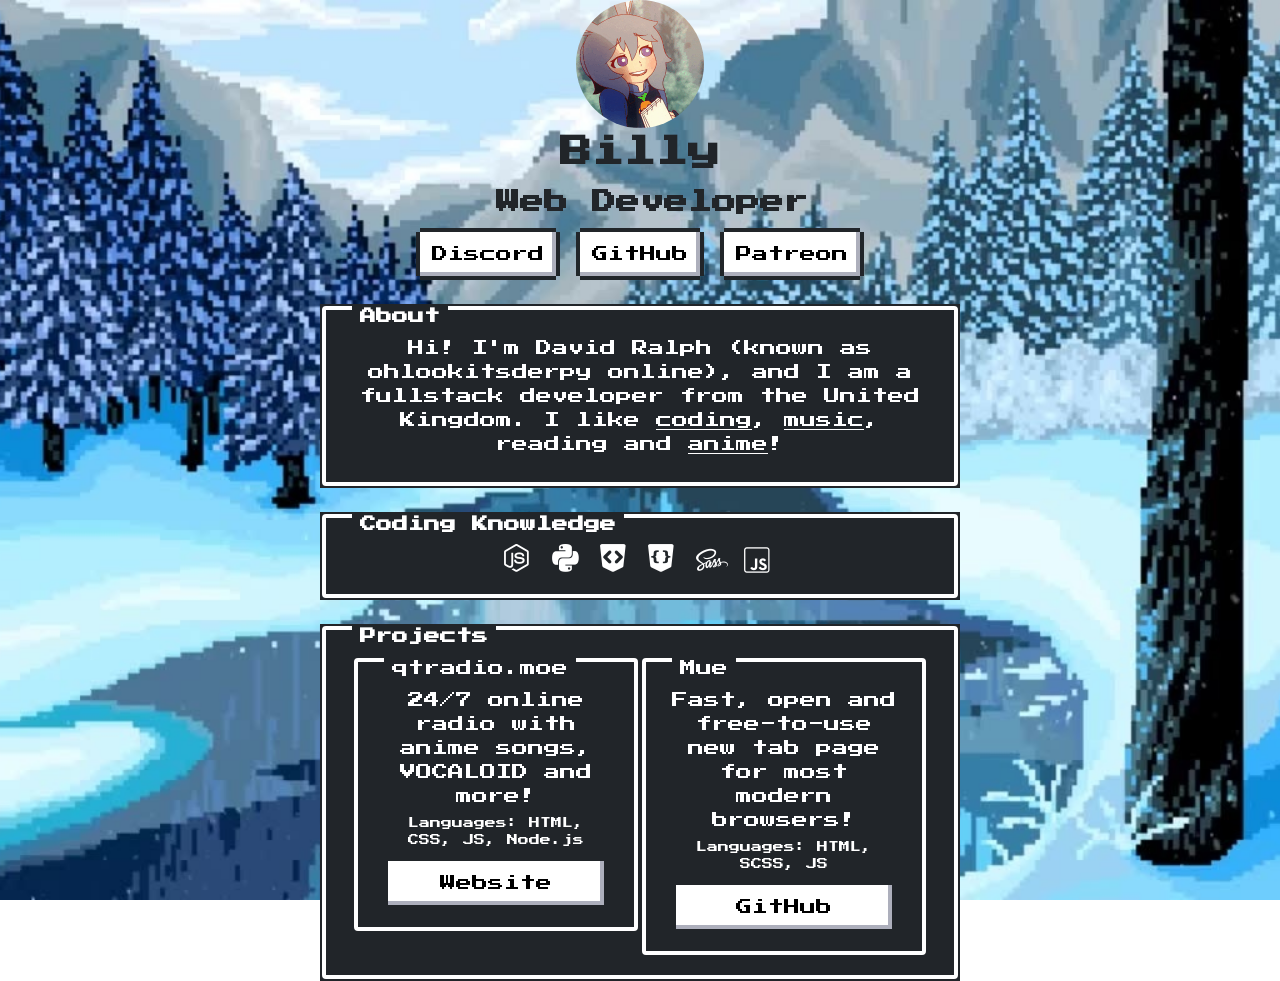
==== index.html @ fb6eee93 "Update index.html" ====
<!--
  _____                          ______       _                       _               
 |  __ \                        |  ____|     | |                     (_)              
 | |  | | ___ _ __ _ __  _   _  | |__   _ __ | |_ ___ _ __ _ __  _ __ _ ___  ___  ___ 
 | |  | |/ _ \ '__| '_ \| | | | |  __| | '_ \| __/ _ \ '__| '_ \| '__| / __|/ _ \/ __|
 | |__| |  __/ |  | |_) | |_| | | |____| | | | ||  __/ |  | |_) | |  | \__ \  __/\__ \
 |_____/ \___|_|  | .__/ \__, | |______|_| |_|\__\___|_|  | .__/|_|  |_|___/\___||___/
                  | |     __/ |                           | |                         
                  |_|    |___/                            |_|                
MIT License
Github: https://github.com/ohlookitsderpy/derpyenterprises.org         
-->

<html>

<head>
    <meta https-equiv='Content-Type' content='text/html; charset=utf-8' />
    <title>ohlookitsderpy</title>
    <meta name='viewport' content='width=device-width, initial-scale=1, maximum-scale=1.0, user-scalable=no' />
    <link href='assets/css/nes.min.css' rel='stylesheet' />
    <link href='assets/css/custom.css' rel='stylesheet' />
    <link href='assets/css/font-mfizz.min.css' rel='stylesheet' />
    <link href='https://fonts.googleapis.com/css?family=Press+Start+2P' rel='stylesheet' />
    <meta content='https://is-going-to-rickroll.me/api/image/user/145557815287611393/' property='og:image' />
    <meta content='derpyenterprises.org' property='og:title' />
    <meta content='Web Developer from the UK' name='og:description' />
    <meta content='Web Developer from the UK' name='description' />
    <meta name='keywords' content='ohlookitsderpy, website, developer, GitHub, Discord'>
    <meta property='og:url' content='https://derpyenterprises.org' />
    <meta property='og:site_name' content='derpyenterprises.org' />
    <link rel='shortcut icon' href='favicon.png' type='image/x-icon'>
    <link rel='icon' href='favicon.png' type='image/x-icon'>
</head>

<noscript>
    <style>
        .yeet {
            display: initial !important;
        }
    </style>
</noscript>

<body>
    <center>
        <img draggable=false id='icon' src='https://cdn.discordapp.com/avatars/559545072648192000/b8cbdb69992b9f3a0fb464ac55da6d22' onerror="this.src='assets/img/icon.gif'">
        <h1 id='titletext'>Billy</h1>
        <p id='kirby1'></p>
        <p id='kirby2'></p>
        <div id='content'>
            <h2 class='txt-rotate undertitle' id='gang' data-period='2000' data-rotate='["Web Developer", "Backend Developer", "Professional Weeb"]'></h2>
            <h2 class='yeet'>Fullstack Developer</h2><br class='yeet'>
            <a draggable=false href='https://discord.gg/HJmmmTB' class='btn' target='_blank'>Discord</a>
            <a draggable=false href='https://github.com/ohlookitsderpy' class='btn' target='_blank'>GitHub</a>
            <a draggable=false href='https://patreon.com/ohlookitsderpy' class='btn' target='_blank'>Patreon</a>
            <br><br>
            <section class='container'>
                <h2 class='title'>About</h2>
                <p>Hi! I'm David Ralph (known as ohlookitsderpy online), and I am a fullstack developer from the United
                    Kingdom. I
                    like <a href='https://github.com/ohlookitsderpy?tab=repositories' target='_blank'>coding</a>, <a href='https://last.fm/user/ohlookitsderpy' target='_blank'>music</a>, reading and <a href='https://myanimelist.net/animelist/ohlookitsderpy' target='_blank'>anime</a>!</p>
            </section>
            <br>
            <section class='container' style='display: inline-block;'>
                <h2 class='title'>Coding Knowledge</h2>
                <i class='icon-nodejs icon'></i>
                <i class='icon-python icon'></i>
                <i class='icon-html icon'></i>
                <i class='icon-css icon'></i>
                <i class='icon-sass icon'></i>
                <i class='icon-javascript icon'></i>
            </section>
            <br>
            <br>
            <section class='container'>
                <h2 class='title'>Projects</h2>
                <div class='containers'>
                    <div style='float:left;' class='container'>
                        <label class='title'>qtradio.moe</label>
                        <p>24/7 online radio with anime songs, VOCALOID and more!</p>
                        <p style='font-size: 11px'>Languages: HTML, CSS, JS, Node.js</p>
                        <a draggable=false href='https://qtradio.moe' class='btn' target='_blank'>Website</a>
                    </div>
                    <div style='float:right;' class='container'>
                        <label class='title'>Mue</label>
                        <p>Fast, open and free-to-use new tab page for most modern browsers!</p>
                        <p style='font-size: 11px'>Languages: HTML, SCSS, JS</p>
                        <a draggable=false href='https://github.com/ohlookitsderpy/Mue' class='btn' target='_blank'>GitHub</a>
                    </div>
                    <h2 class='yeet' style='color: white !important;'>This site is 10x better with Javascript on.</h2>
                </div>
            </section>
        </div>
    </center>
    <script src='assets/js/custom.js'></script>
    <script src='assets/js/type.min.js'></script>
</body>

</html>
---- assets/css/nes.min.css ----
/*!
* NES.css v0.0.2(alpha) (https://github.com/nostalgic-css/nes.css)
* MIT License
* Modified by ohlookitsderpy
*/
body{font-family:'Press Start 2P', sans-serif;margin:0;line-height:1.5;color:#212529}h1,h2,p{margin-top:0;margin-bottom:0.5rem}.btn{position:relative;display:inline-block;padding:10px 12px;margin:4px;user-select:none;background-color:#fff;color:#000 !important;text-decoration:none !important;box-shadow:inset -4px -4px #adafbc}.btn:hover{background-color:#e7e7e7;box-shadow:inset -6px -6px #adafbc}.btn::after,.btn::before{position:absolute;box-sizing:content-box;width:100%;height:100%;content:'';border-color:#212529;border-style:solid;border-width:4px}.btn::before{top:-4px;left:0;border-right:2px;border-left:2px}.btn::after{top:0;left:-4px;border-top:2px;border-bottom:2px}.container{position:relative;padding:1.5rem 2rem;box-sizing:border-box;display:flex;flex-direction:column;justify-content:flex-start;padding-top:2rem}.container::after,.container::before{position:absolute;z-index:-1;content:''}.container::before{top:0;right:0;bottom:0;left:0;background-color:#212529}.container::after{top:2px;right:2px;bottom:2px;left:2px;border-color:#fff;border-style:solid;border-width:4px;border-radius:4px}.container > .title{position:absolute;top:0;padding:0 0.5rem;margin:0;font-size:1rem;color:#fff;background-color:#212529}
---- assets/css/custom.css ----
/*
  _____                          ______       _                       _               
 |  __ \                        |  ____|     | |                     (_)              
 | |  | | ___ _ __ _ __  _   _  | |__   _ __ | |_ ___ _ __ _ __  _ __ _ ___  ___  ___ 
 | |  | |/ _ \ '__| '_ \| | | | |  __| | '_ \| __/ _ \ '__| '_ \| '__| / __|/ _ \/ __|
 | |__| |  __/ |  | |_) | |_| | | |____| | | | ||  __/ |  | |_) | |  | \__ \  __/\__ \
 |_____/ \___|_|  | .__/ \__, | |______|_| |_|\__\___|_|  | .__/|_|  |_|___/\___||___/
                  | |     __/ |                           | |                         
                  |_|    |___/                            |_|                
MIT License
Github: https://github.com/ohlookitsderpy/derpyenterprises.org

Note: To reduce file-size, some of the content in here has been moved to nes.min.css!
*/

body {
    background-image: url('../img/old.jpg');
    background-attachment: fixed !important;
    background-position: center !important;
    background-repeat: no-repeat !important;
    background-size: cover !important;
    height: 100% !important;
}

img {
    border-radius: 50%;
}

p {
    color: white;
}

a {
    color: white !important;
}

.yeet {
    display: none;
}

@media only screen and (min-width: 1000px) {
    .container {
        height: auto;
        width: 50%;
    }
}

::selection {
    background: white;
}

.icon {
    color: white; 
    font-size: 32px !important;
}
---- assets/css/font-mfizz.min.css ----
/*!
* Font Mfizz 2.4.1 (https://github.com/fizzed/font-mfizz)
* MIT License
* Modified by ohlookitsderpy
*/
 @font-face{font-family:"FontMfizz";src:url("../font/font-mfizz.eot");src:url("../font/font-mfizz.eot?#iefix") format("embedded-opentype"), url("../font/font-mfizz.woff") format("woff"), url("../font/font-mfizz.ttf") format("truetype"), url("../font/font-mfizz.svg#font-mfizz") format("svg");font-weight:normal;font-style:normal}@media screen and (-webkit-min-device-pixel-ratio:0){@font-face{font-family:"FontMfizz";src:url("../font/font-mfizz.svg#font-mfizz") format("svg")}}[data-icon]:before{content:attr(data-icon)}.icon-css:before,.icon-html:before,.icon-javascript:before,.icon-nodejs:before,.icon-python:before,.icon-sass:before,[data-icon]:before{display:inline-block;font-family:"FontMfizz";font-style:normal;font-weight:normal;font-variant:normal;line-height:1;text-decoration:inherit;text-rendering:optimizeLegibility;text-transform:none;-moz-osx-font-smoothing:grayscale;-webkit-font-smoothing:antialiased;font-smoothing:antialiased}.icon-css:before{content:"\f116"}.icon-html:before{content:"\f13b"}.icon-javascript:before{content:"\f142"}.icon-nodejs:before{content:"\f15a"}.icon-python:before{content:"\f16c"}.icon-sass:before{content:"\f175"}
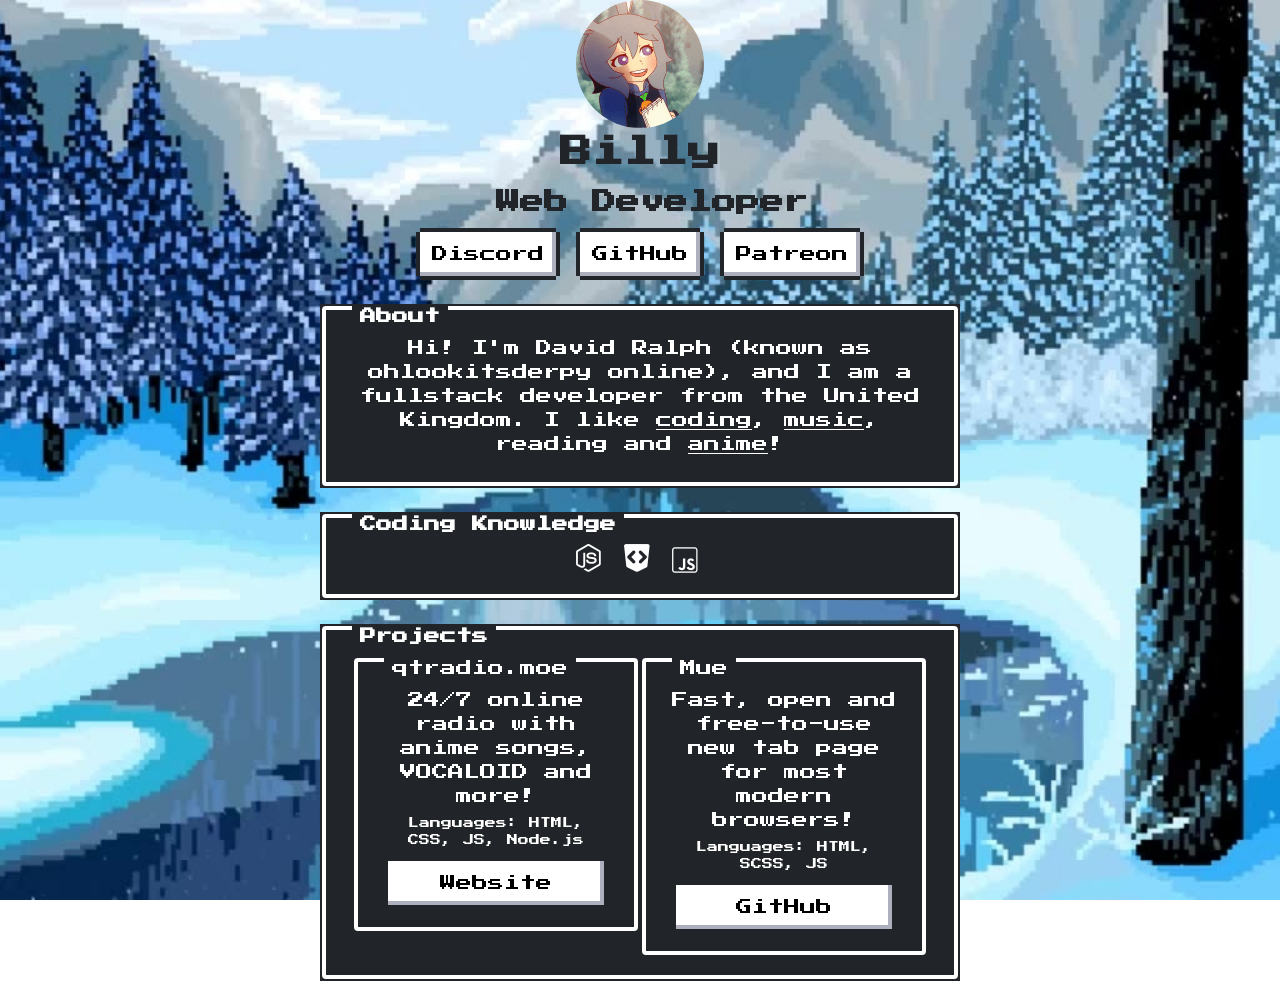
==== commit d51a04fb: "Updated Updatdd" ====
--- a/index.html
+++ b/index.html
@@ -21,13 +21,13 @@
     <link href='assets/css/custom.css' rel='stylesheet' />
     <link href='assets/css/font-mfizz.min.css' rel='stylesheet' />
     <link href='https://fonts.googleapis.com/css?family=Press+Start+2P' rel='stylesheet' />
-    <meta content='https://is-going-to-rickroll.me/api/image/user/145557815287611393/' property='og:image' />
+    <meta content='https://cdn.discordapp.com/avatars/559545072648192000/b8cbdb69992b9f3a0fb464ac55da6d22' property='og:image' />
     <meta content='derpyenterprises.org' property='og:title' />
     <meta content='Web Developer from the UK' name='og:description' />
     <meta content='Web Developer from the UK' name='description' />
     <meta name='keywords' content='ohlookitsderpy, website, developer, GitHub, Discord'>
-    <meta property='og:url' content='https://derpyenterprises.org' />
-    <meta property='og:site_name' content='derpyenterprises.org' />
+    <meta property='og:url' content='https://justbillyh.xyz' />
+    <meta property='og:site_name' content='justbillyh.xyz' />
     <link rel='shortcut icon' href='favicon.png' type='image/x-icon'>
     <link rel='icon' href='favicon.png' type='image/x-icon'>
 </head>
@@ -63,10 +63,7 @@
             <section class='container' style='display: inline-block;'>
                 <h2 class='title'>Coding Knowledge</h2>
                 <i class='icon-nodejs icon'></i>
-                <i class='icon-python icon'></i>
                 <i class='icon-html icon'></i>
-                <i class='icon-css icon'></i>
-                <i class='icon-sass icon'></i>
                 <i class='icon-javascript icon'></i>
             </section>
             <br>
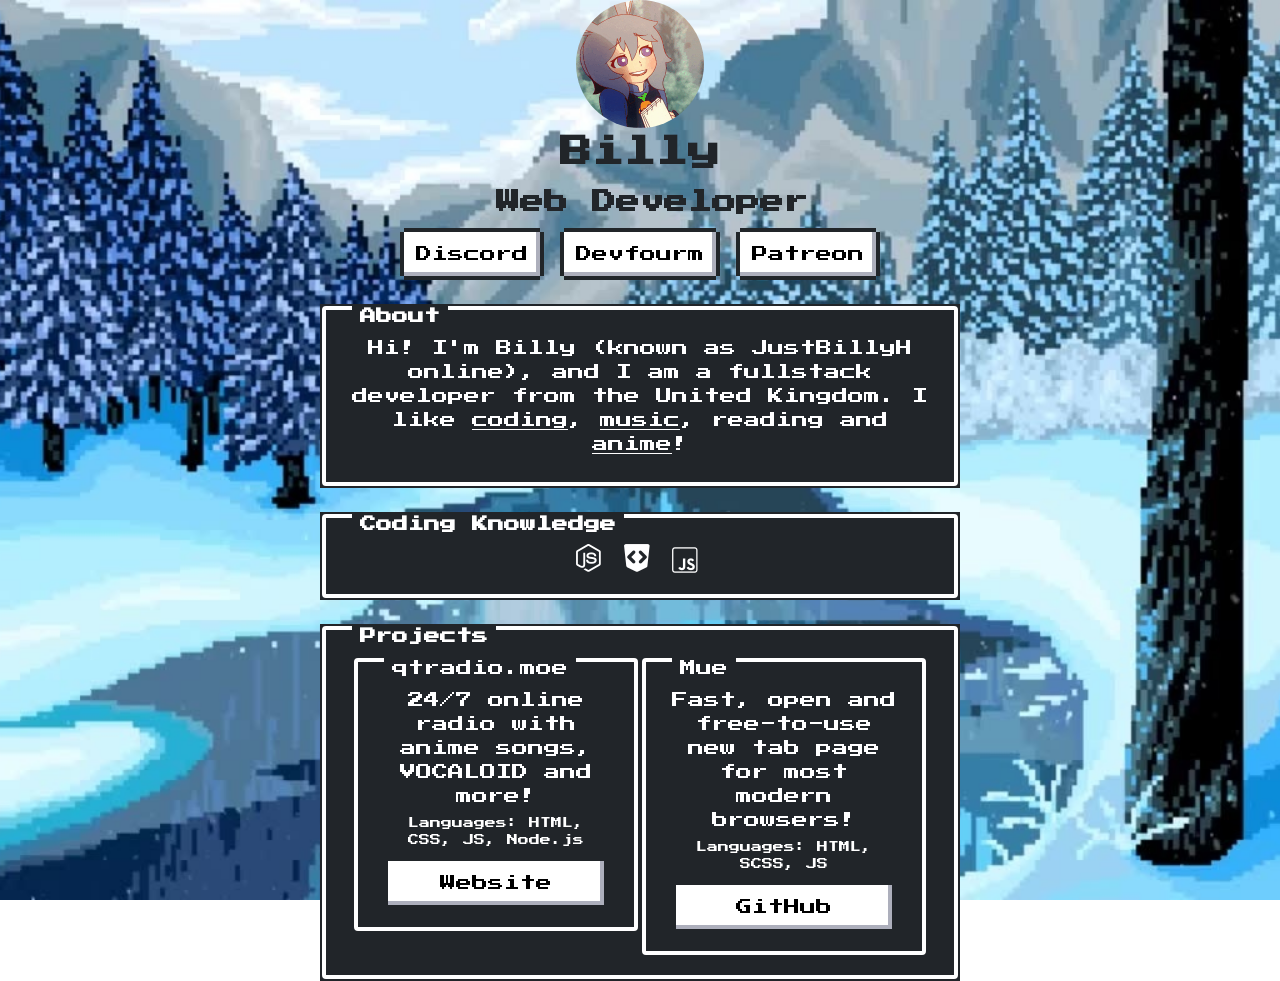
==== commit 8ec1bb28: "Update index.html" ====
--- a/index.html
+++ b/index.html
@@ -1,14 +1,14 @@
 <!--
-  _____                          ______       _                       _               
- |  __ \                        |  ____|     | |                     (_)              
- | |  | | ___ _ __ _ __  _   _  | |__   _ __ | |_ ___ _ __ _ __  _ __ _ ___  ___  ___ 
- | |  | |/ _ \ '__| '_ \| | | | |  __| | '_ \| __/ _ \ '__| '_ \| '__| / __|/ _ \/ __|
- | |__| |  __/ |  | |_) | |_| | | |____| | | | ||  __/ |  | |_) | |  | \__ \  __/\__ \
- |_____/ \___|_|  | .__/ \__, | |______|_| |_|\__\___|_|  | .__/|_|  |_|___/\___||___/
-                  | |     __/ |                           | |                         
-                  |_|    |___/                            |_|                
-MIT License
-Github: https://github.com/ohlookitsderpy/derpyenterprises.org         
+
+       _           _   ____  _ _ _       _    _ 
+      | |         | | |  _ \(_) | |     | |  | |
+      | |_   _ ___| |_| |_) |_| | |_   _| |__| |
+  _   | | | | / __| __|  _ <| | | | | | |  __  |
+ | |__| | |_| \__ \ |_| |_) | | | | |_| | |  | |
+  \____/ \__,_|___/\__|____/|_|_|_|\__, |_|  |_|
+                                    __/ |       
+                                   |___/        
+     
 -->
 
 <html>
@@ -22,10 +22,10 @@
     <link href='assets/css/font-mfizz.min.css' rel='stylesheet' />
     <link href='https://fonts.googleapis.com/css?family=Press+Start+2P' rel='stylesheet' />
     <meta content='https://cdn.discordapp.com/avatars/559545072648192000/b8cbdb69992b9f3a0fb464ac55da6d22' property='og:image' />
-    <meta content='derpyenterprises.org' property='og:title' />
+    <meta content='JustBillyH' property='og:title' />
     <meta content='Web Developer from the UK' name='og:description' />
     <meta content='Web Developer from the UK' name='description' />
-    <meta name='keywords' content='ohlookitsderpy, website, developer, GitHub, Discord'>
+    <meta name='keywords' content='JustBillyH, website, developer, GitHub, Discord'>
     <meta property='og:url' content='https://justbillyh.xyz' />
     <meta property='og:site_name' content='justbillyh.xyz' />
     <link rel='shortcut icon' href='favicon.png' type='image/x-icon'>
@@ -49,13 +49,13 @@
         <div id='content'>
             <h2 class='txt-rotate undertitle' id='gang' data-period='2000' data-rotate='["Web Developer", "Backend Developer", "Professional Weeb"]'></h2>
             <h2 class='yeet'>Fullstack Developer</h2><br class='yeet'>
-            <a draggable=false href='https://discord.gg/HJmmmTB' class='btn' target='_blank'>Discord</a>
-            <a draggable=false href='https://github.com/ohlookitsderpy' class='btn' target='_blank'>GitHub</a>
+            <a draggable=false href='https://discord.gg/q7C2YVr' class='btn' target='_blank'>Discord</a>
+            <a draggable=false href='https://devforum.roblox.com/u/JustBillyHy' class='btn' target='_blank'>Devfourm</a>
             <a draggable=false href='https://patreon.com/ohlookitsderpy' class='btn' target='_blank'>Patreon</a>
             <br><br>
             <section class='container'>
                 <h2 class='title'>About</h2>
-                <p>Hi! I'm David Ralph (known as ohlookitsderpy online), and I am a fullstack developer from the United
+                <p>Hi! I'm Billy (known as JustBillyH online), and I am a fullstack developer from the United
                     Kingdom. I
                     like <a href='https://github.com/ohlookitsderpy?tab=repositories' target='_blank'>coding</a>, <a href='https://last.fm/user/ohlookitsderpy' target='_blank'>music</a>, reading and <a href='https://myanimelist.net/animelist/ohlookitsderpy' target='_blank'>anime</a>!</p>
             </section>
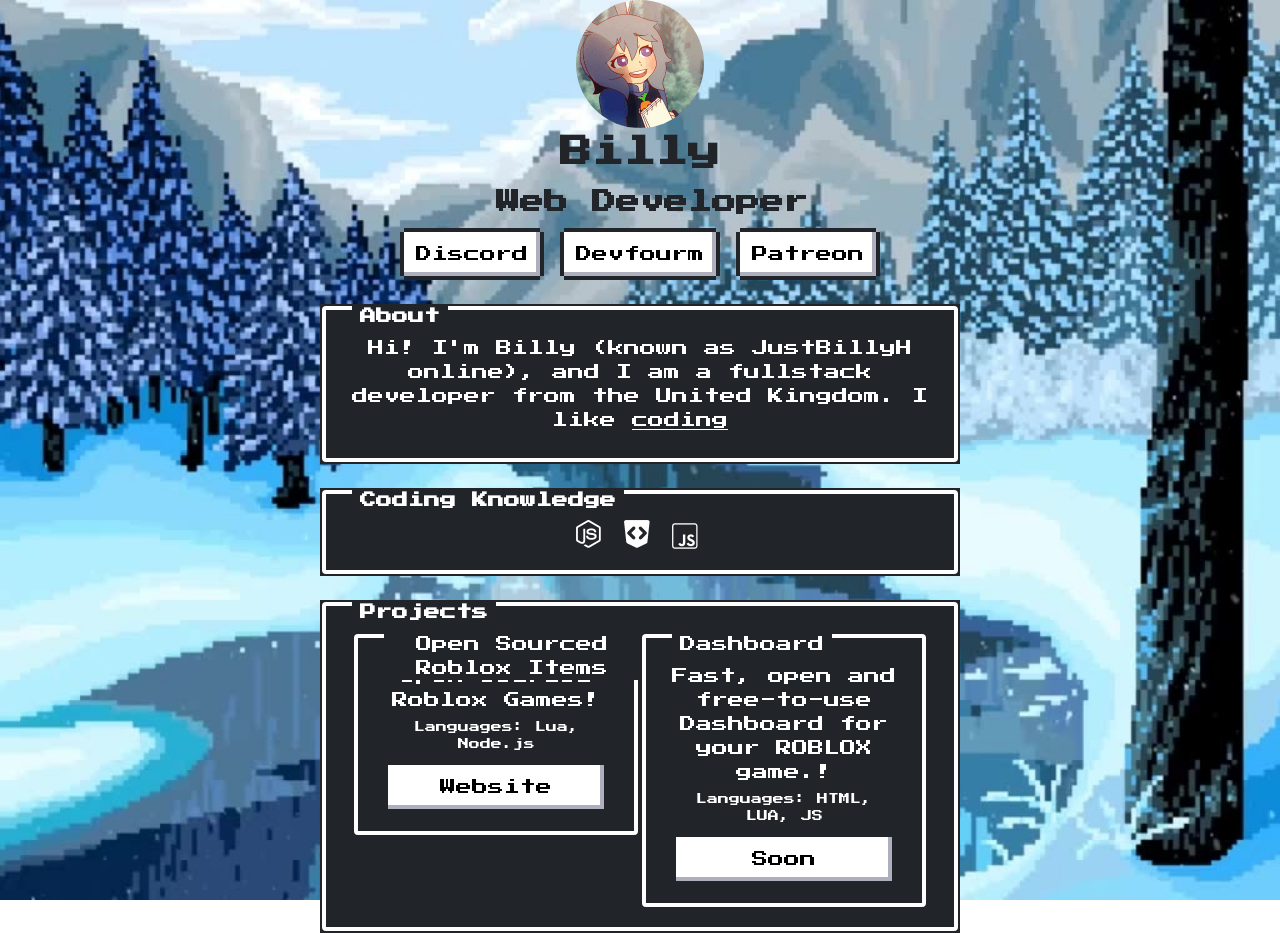
==== commit 8bf3f435: "Update index.html" ====
--- a/index.html
+++ b/index.html
@@ -57,11 +57,13 @@
                 <h2 class='title'>About</h2>
                 <p>Hi! I'm Billy (known as JustBillyH online), and I am a fullstack developer from the United
                     Kingdom. I
-                    like <a href='https://github.com/ohlookitsderpy?tab=repositories' target='_blank'>coding</a>, <a href='https://last.fm/user/ohlookitsderpy' target='_blank'>music</a>, reading and <a href='https://myanimelist.net/animelist/ohlookitsderpy' target='_blank'>anime</a>!</p>
+                    like <a href='https://github.com/justbillyh?tab=repositories' target='_blank'>coding</a></p>
             </section>
             <br>
             <section class='container' style='display: inline-block;'>
                 <h2 class='title'>Coding Knowledge</h2>
+                   
+                   
                 <i class='icon-nodejs icon'></i>
                 <i class='icon-html icon'></i>
                 <i class='icon-javascript icon'></i>
@@ -72,16 +74,16 @@
                 <h2 class='title'>Projects</h2>
                 <div class='containers'>
                     <div style='float:left;' class='container'>
-                        <label class='title'>qtradio.moe</label>
-                        <p>24/7 online radio with anime songs, VOCALOID and more!</p>
-                        <p style='font-size: 11px'>Languages: HTML, CSS, JS, Node.js</p>
-                        <a draggable=false href='https://qtradio.moe' class='btn' target='_blank'>Website</a>
+                        <label class='title'>Open Sourced Roblox Items</label>
+                        <p>Open Sourced Roblox Games!</p>
+                        <p style='font-size: 11px'>Languages: Lua, Node.js</p>
+                        <a draggable=false href='https://devforum.roblox.com/t/open-sourced-games-and-bots/243263' class='btn' target='_blank'>Website</a>
                     </div>
                     <div style='float:right;' class='container'>
-                        <label class='title'>Mue</label>
-                        <p>Fast, open and free-to-use new tab page for most modern browsers!</p>
-                        <p style='font-size: 11px'>Languages: HTML, SCSS, JS</p>
-                        <a draggable=false href='https://github.com/ohlookitsderpy/Mue' class='btn' target='_blank'>GitHub</a>
+                        <label class='title'>Dashboard</label>
+                        <p>Fast, open and free-to-use Dashboard for your ROBLOX game.!</p>
+                        <p style='font-size: 11px'>Languages: HTML, LUA, JS</p>
+                        <a draggable=false href='Soon' class='btn' target='_blank'>Soon</a>
                     </div>
                     <h2 class='yeet' style='color: white !important;'>This site is 10x better with Javascript on.</h2>
                 </div>
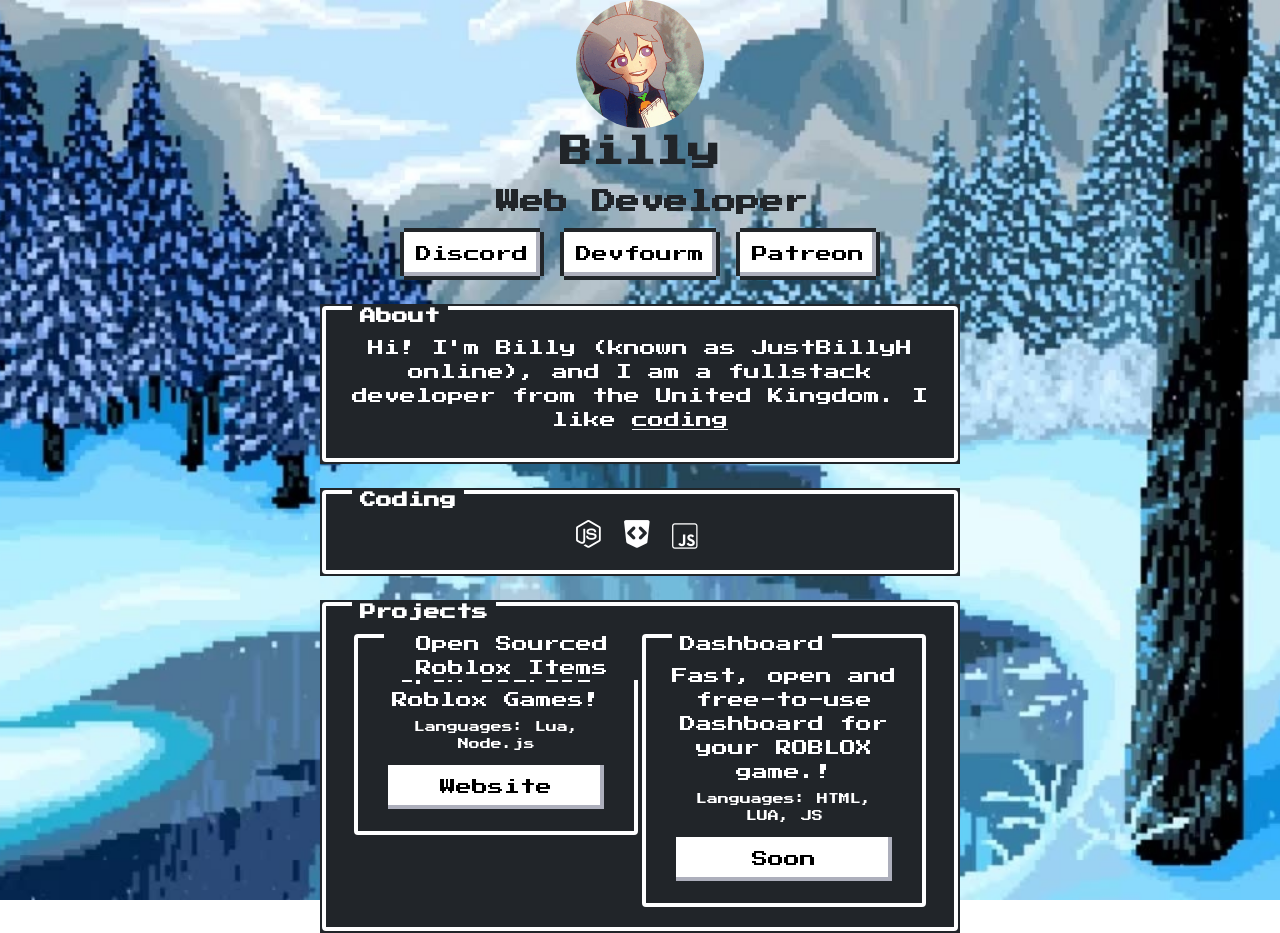
==== commit 31f116a3: "Update index.html" ====
--- a/index.html
+++ b/index.html
@@ -51,7 +51,7 @@
             <h2 class='yeet'>Fullstack Developer</h2><br class='yeet'>
             <a draggable=false href='https://discord.gg/q7C2YVr' class='btn' target='_blank'>Discord</a>
             <a draggable=false href='https://devforum.roblox.com/u/JustBillyHy' class='btn' target='_blank'>Devfourm</a>
-            <a draggable=false href='https://patreon.com/ohlookitsderpy' class='btn' target='_blank'>Patreon</a>
+            <a draggable=false href='https://patreon.com/justbillyh' class='btn' target='_blank'>Patreon</a>
             <br><br>
             <section class='container'>
                 <h2 class='title'>About</h2>
@@ -61,7 +61,7 @@
             </section>
             <br>
             <section class='container' style='display: inline-block;'>
-                <h2 class='title'>Coding Knowledge</h2>
+                <h2 class='title'>Coding</h2>
                    
                    
                 <i class='icon-nodejs icon'></i>
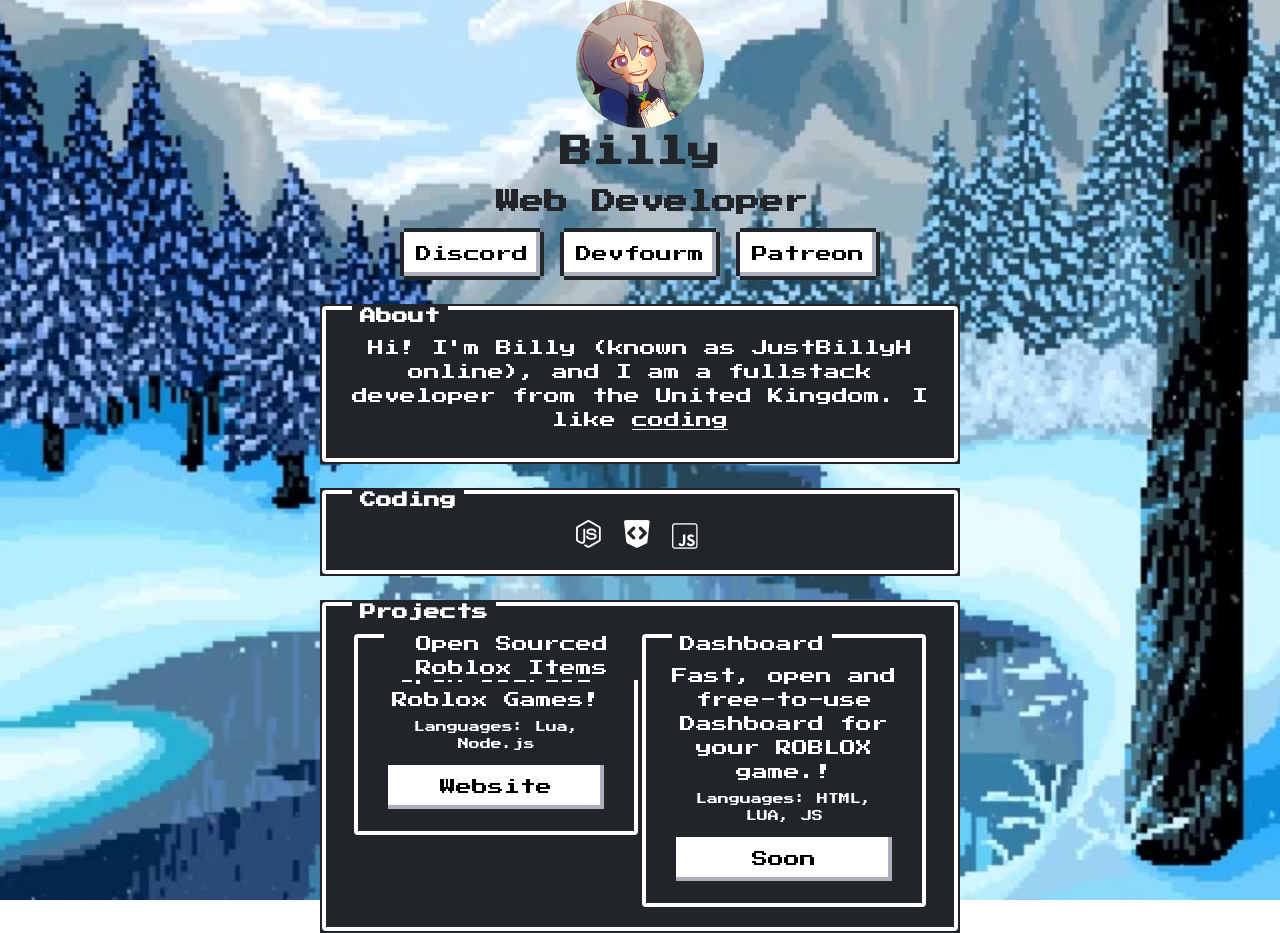
==== commit c6fa7bcd: "Update index.html" ====
--- a/index.html
+++ b/index.html
@@ -15,7 +15,7 @@
 
 <head>
     <meta https-equiv='Content-Type' content='text/html; charset=utf-8' />
-    <title>ohlookitsderpy</title>
+    <title>JustBillyH</title>
     <meta name='viewport' content='width=device-width, initial-scale=1, maximum-scale=1.0, user-scalable=no' />
     <link href='assets/css/nes.min.css' rel='stylesheet' />
     <link href='assets/css/custom.css' rel='stylesheet' />
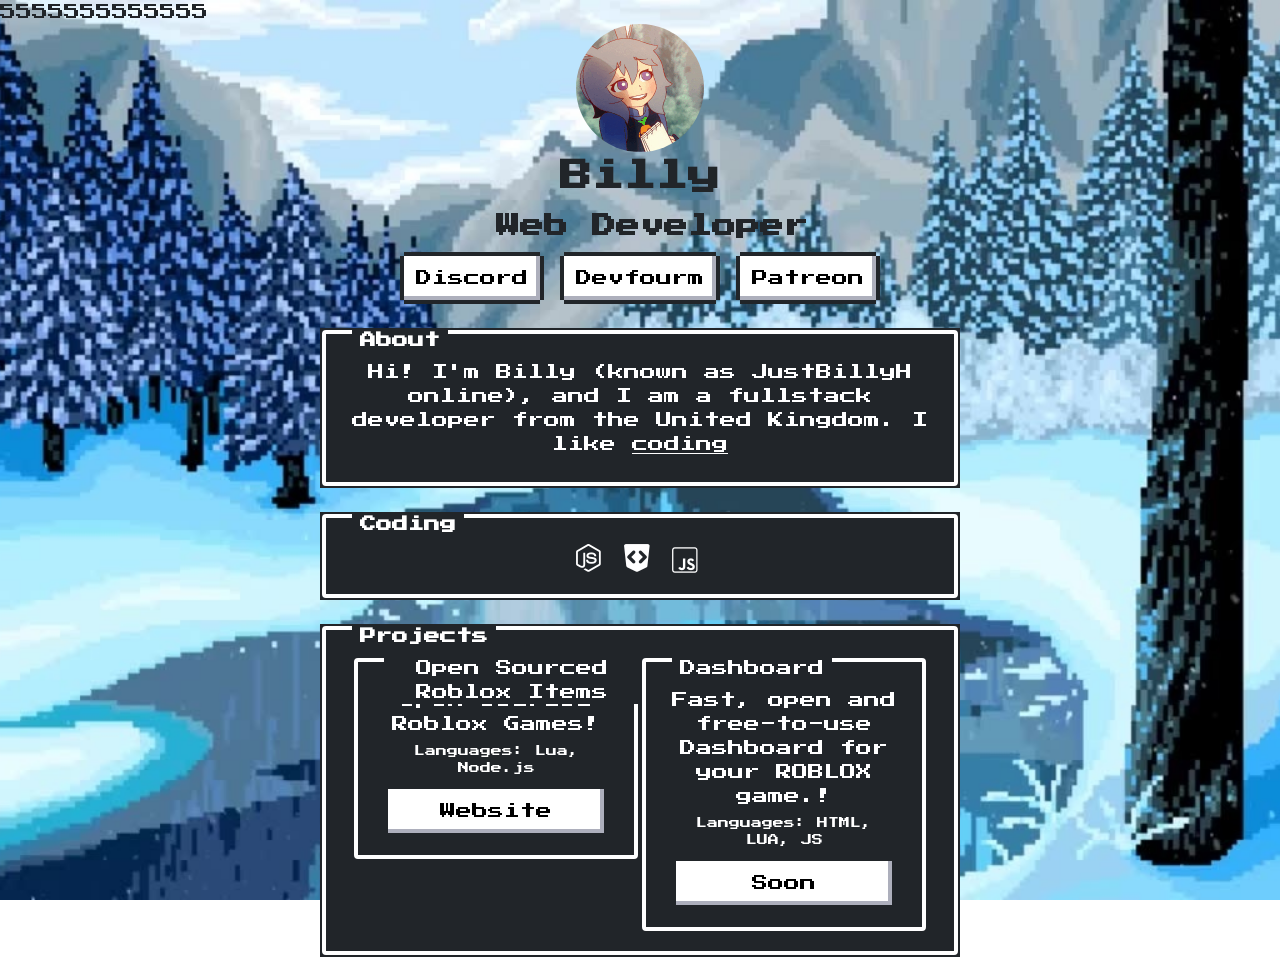
==== commit fa74a560: "Update index.html" ====
--- a/index.html
+++ b/index.html
@@ -1,4 +1,4 @@
-<!--
+5555555555555<!--
 
        _           _   ____  _ _ _       _    _ 
       | |         | | |  _ \(_) | |     | |  | |
@@ -50,7 +50,7 @@
             <h2 class='txt-rotate undertitle' id='gang' data-period='2000' data-rotate='["Web Developer", "Backend Developer", "Professional Weeb"]'></h2>
             <h2 class='yeet'>Fullstack Developer</h2><br class='yeet'>
             <a draggable=false href='https://discord.gg/q7C2YVr' class='btn' target='_blank'>Discord</a>
-            <a draggable=false href='https://devforum.roblox.com/u/JustBillyHy' class='btn' target='_blank'>Devfourm</a>
+            <a draggable=false href='https://devforum.roblox.com/u/JustBillyH' class='btn' target='_blank'>Devfourm</a>
             <a draggable=false href='https://patreon.com/justbillyh' class='btn' target='_blank'>Patreon</a>
             <br><br>
             <section class='container'>
--- a/assets/css/nes.min.css
+++ b/assets/css/nes.min.css
@@ -1,6 +1,15 @@
 /*!
 * NES.css v0.0.2(alpha) (https://github.com/nostalgic-css/nes.css)
 * MIT License
-* Modified by ohlookitsderpy
+
+       _           _   ____  _ _ _       _    _ 
+      | |         | | |  _ \(_) | |     | |  | |
+      | |_   _ ___| |_| |_) |_| | |_   _| |__| |
+  _   | | | | / __| __|  _ <| | | | | | |  __  |
+ | |__| | |_| \__ \ |_| |_) | | | | |_| | |  | |
+  \____/ \__,_|___/\__|____/|_|_|_|\__, |_|  |_|
+                                    __/ |       
+                                   |___/        
+
 */
-body{font-family:'Press Start 2P', sans-serif;margin:0;line-height:1.5;color:#212529}h1,h2,p{margin-top:0;margin-bottom:0.5rem}.btn{position:relative;display:inline-block;padding:10px 12px;margin:4px;user-select:none;background-color:#fff;color:#000 !important;text-decoration:none !important;box-shadow:inset -4px -4px #adafbc}.btn:hover{background-color:#e7e7e7;box-shadow:inset -6px -6px #adafbc}.btn::after,.btn::before{position:absolute;box-sizing:content-box;width:100%;height:100%;content:'';border-color:#212529;border-style:solid;border-width:4px}.btn::before{top:-4px;left:0;border-right:2px;border-left:2px}.btn::after{top:0;left:-4px;border-top:2px;border-bottom:2px}.container{position:relative;padding:1.5rem 2rem;box-sizing:border-box;display:flex;flex-direction:column;justify-content:flex-start;padding-top:2rem}.container::after,.container::before{position:absolute;z-index:-1;content:''}.container::before{top:0;right:0;bottom:0;left:0;background-color:#212529}.container::after{top:2px;right:2px;bottom:2px;left:2px;border-color:#fff;border-style:solid;border-width:4px;border-radius:4px}.container > .title{position:absolute;top:0;padding:0 0.5rem;margin:0;font-size:1rem;color:#fff;background-color:#212529}+body{font-family:'Press Start 2P', sans-serif;margin:0;line-height:1.5;color:#212529}h1,h2,p{margin-top:0;margin-bottom:0.5rem}.btn{position:relative;display:inline-block;padding:10px 12px;margin:4px;user-select:none;background-color:#fff;color:#000 !important;text-decoration:none !important;box-shadow:inset -4px -4px #adafbc}.btn:hover{background-color:#e7e7e7;box-shadow:inset -6px -6px #adafbc}.btn::after,.btn::before{position:absolute;box-sizing:content-box;width:100%;height:100%;content:'';border-color:#212529;border-style:solid;border-width:4px}.btn::before{top:-4px;left:0;border-right:2px;border-left:2px}.btn::after{top:0;left:-4px;border-top:2px;border-bottom:2px}.container{position:relative;padding:1.5rem 2rem;box-sizing:border-box;display:flex;flex-direction:column;justify-content:flex-start;padding-top:2rem}.container::after,.container::before{position:absolute;z-index:-1;content:''}.container::before{top:0;right:0;bottom:0;left:0;background-color:#212529}.container::after{top:2px;right:2px;bottom:2px;left:2px;border-color:#fff;border-style:solid;border-width:4px;border-radius:4px}.container > .title{position:absolute;top:0;padding:0 0.5rem;margin:0;font-size:1rem;color:#fff;background-color:#212529}
--- a/assets/css/custom.css
+++ b/assets/css/custom.css
@@ -1,18 +1,14 @@
 /*
-  _____                          ______       _                       _               
- |  __ \                        |  ____|     | |                     (_)              
- | |  | | ___ _ __ _ __  _   _  | |__   _ __ | |_ ___ _ __ _ __  _ __ _ ___  ___  ___ 
- | |  | |/ _ \ '__| '_ \| | | | |  __| | '_ \| __/ _ \ '__| '_ \| '__| / __|/ _ \/ __|
- | |__| |  __/ |  | |_) | |_| | | |____| | | | ||  __/ |  | |_) | |  | \__ \  __/\__ \
- |_____/ \___|_|  | .__/ \__, | |______|_| |_|\__\___|_|  | .__/|_|  |_|___/\___||___/
-                  | |     __/ |                           | |                         
-                  |_|    |___/                            |_|                
-MIT License
-Github: https://github.com/ohlookitsderpy/derpyenterprises.org
 
-Note: To reduce file-size, some of the content in here has been moved to nes.min.css!
+       _           _   ____  _ _ _       _    _ 
+      | |         | | |  _ \(_) | |     | |  | |
+      | |_   _ ___| |_| |_) |_| | |_   _| |__| |
+  _   | | | | / __| __|  _ <| | | | | | |  __  |
+ | |__| | |_| \__ \ |_| |_) | | | | |_| | |  | |
+  \____/ \__,_|___/\__|____/|_|_|_|\__, |_|  |_|
+                                    __/ |       
+                                   |___/        
 */
-
 body {
     background-image: url('../img/old.jpg');
     background-attachment: fixed !important;
@@ -52,4 +48,4 @@
 .icon {
     color: white; 
     font-size: 32px !important;
-}+}
--- a/assets/css/font-mfizz.min.css
+++ b/assets/css/font-mfizz.min.css
@@ -1,6 +1,15 @@
 /*!
 * Font Mfizz 2.4.1 (https://github.com/fizzed/font-mfizz)
 * MIT License
-* Modified by ohlookitsderpy
+
+       _           _   ____  _ _ _       _    _ 
+      | |         | | |  _ \(_) | |     | |  | |
+      | |_   _ ___| |_| |_) |_| | |_   _| |__| |
+  _   | | | | / __| __|  _ <| | | | | | |  __  |
+ | |__| | |_| \__ \ |_| |_) | | | | |_| | |  | |
+  \____/ \__,_|___/\__|____/|_|_|_|\__, |_|  |_|
+                                    __/ |       
+                                   |___/        
+
 */
  @font-face{font-family:"FontMfizz";src:url("../font/font-mfizz.eot");src:url("../font/font-mfizz.eot?#iefix") format("embedded-opentype"), url("../font/font-mfizz.woff") format("woff"), url("../font/font-mfizz.ttf") format("truetype"), url("../font/font-mfizz.svg#font-mfizz") format("svg");font-weight:normal;font-style:normal}@media screen and (-webkit-min-device-pixel-ratio:0){@font-face{font-family:"FontMfizz";src:url("../font/font-mfizz.svg#font-mfizz") format("svg")}}[data-icon]:before{content:attr(data-icon)}.icon-css:before,.icon-html:before,.icon-javascript:before,.icon-nodejs:before,.icon-python:before,.icon-sass:before,[data-icon]:before{display:inline-block;font-family:"FontMfizz";font-style:normal;font-weight:normal;font-variant:normal;line-height:1;text-decoration:inherit;text-rendering:optimizeLegibility;text-transform:none;-moz-osx-font-smoothing:grayscale;-webkit-font-smoothing:antialiased;font-smoothing:antialiased}.icon-css:before{content:"\f116"}.icon-html:before{content:"\f13b"}.icon-javascript:before{content:"\f142"}.icon-nodejs:before{content:"\f15a"}.icon-python:before{content:"\f16c"}.icon-sass:before{content:"\f175"}
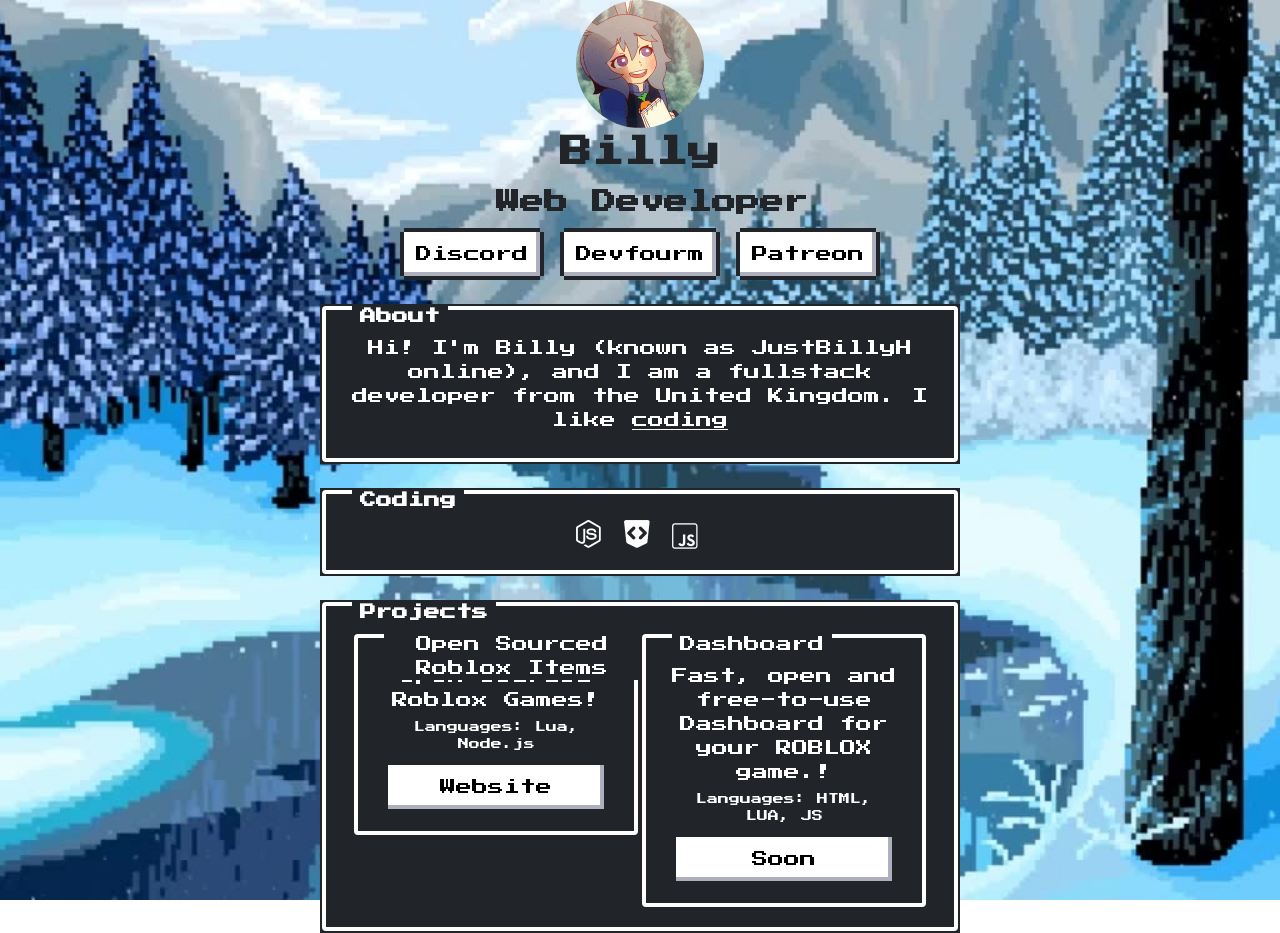
==== commit 3f503ecd: "Update index.html" ====
--- a/index.html
+++ b/index.html
@@ -1,4 +1,4 @@
-5555555555555<!--
+<!--
 
        _           _   ____  _ _ _       _    _ 
       | |         | | |  _ \(_) | |     | |  | |
